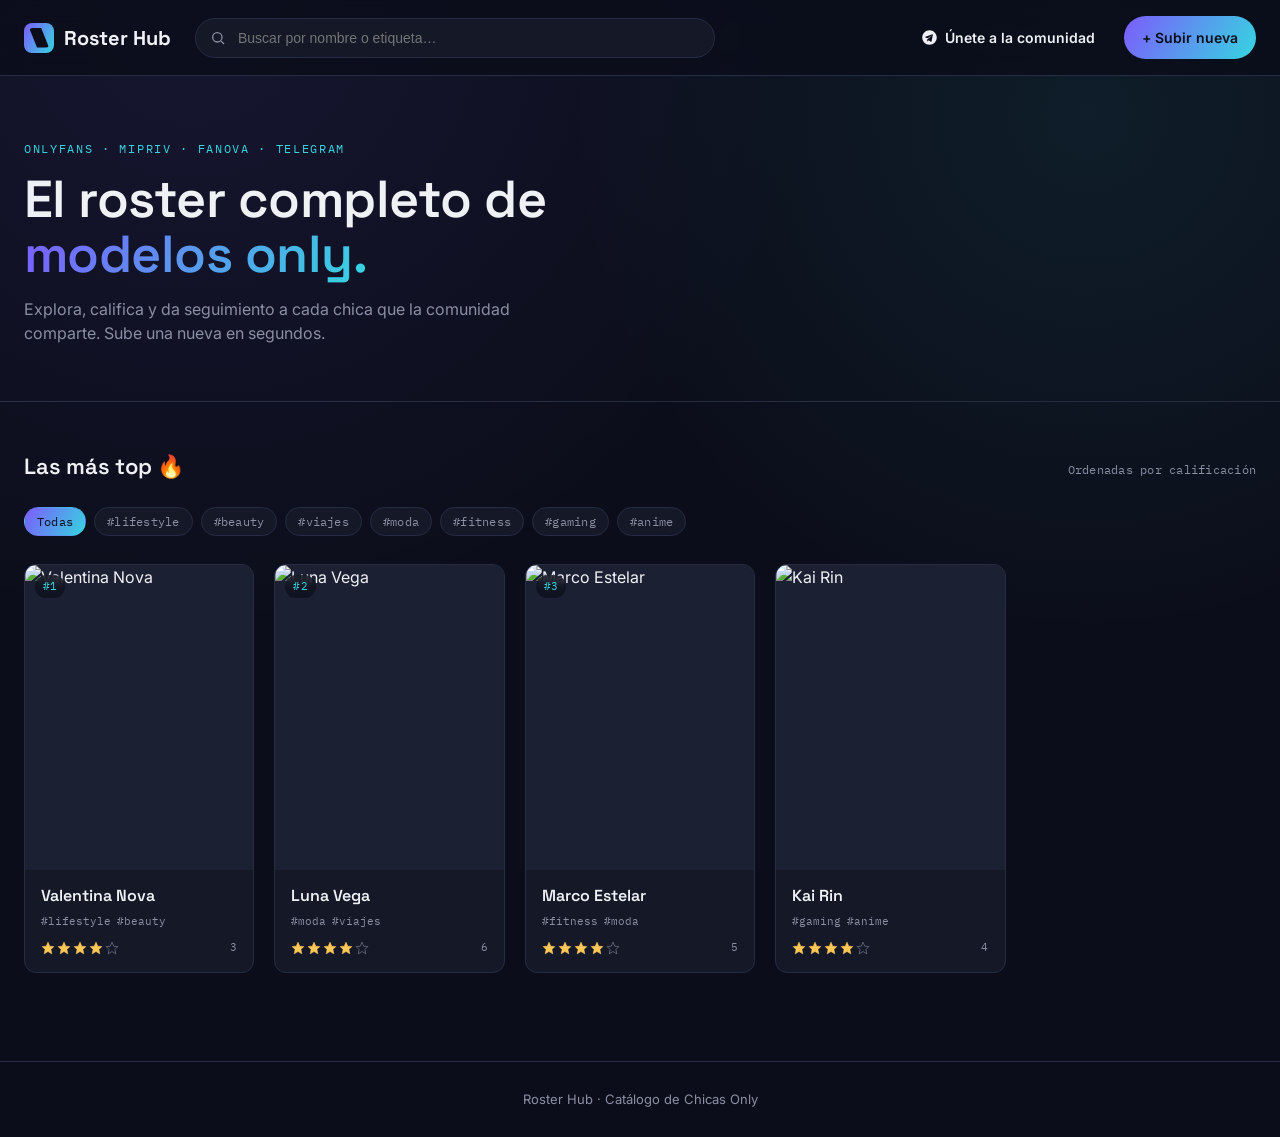
==== index.html @ 102dcf1e "Update index.html" ====
<!DOCTYPE html>
<html lang="es">
<head>
<meta charset="UTF-8">
<meta name="viewport" content="width=device-width, initial-scale=1.0">
<title>Roster Hub</title>
<meta name="description" content="Explora, sube y califica a chicas que venden contenido. Fotos, videos y contenido gratis, compartido por la misma comunidad.">
<meta property="og:title" content="Roster Hub — Catálogo de Chicas Only">
<meta property="og:description" content="Explora, comparte y califica a las chicas que venden contenido. Gratis">
<meta property="og:type" content="website">
<link rel="preconnect" href="https://fonts.googleapis.com">
<link href="https://fonts.googleapis.com/css2?family=Space+Grotesk:wght@500;600;700&family=Inter:wght@400;500;600&family=IBM+Plex+Mono:wght@400;500&display=swap" rel="stylesheet">
<link rel="stylesheet" href="css/style.css">
<script src="https://unpkg.com/@supabase/supabase-js@2"></script>
<script src="https://challenges.cloudflare.com/turnstile/v0/api.js?onload=onTurnstileLoad" async defer></script>
<link rel="icon" href="favicon.ico">
<link rel="apple-touch-icon" href="apple-touch-icon.png">

</head>
<body>

<header class="site-header">
  <div class="wrap header-inner">
    <a href="index.html" class="logo">
      <span class="logo-mark"></span>
      <span class="logo-text">Roster Hub</span>
    </a>
    <div class="search-shell">
      <svg viewBox="0 0 24 24" fill="none" stroke-width="2"><circle cx="11" cy="11" r="7"/><line x1="21" y1="21" x2="16.65" y2="16.65"/></svg>
      <input id="search-input" type="text" placeholder="Buscar por nombre o etiqueta…" autocomplete="off">
    </div>
    <div class="header-actions">
      <a href="#" id="btn-community" class="btn btn-ghost" target="_blank" rel="noopener" style="display:none;">
        <svg id="icon-telegram" viewBox="0 0 496 512" fill="currentColor" style="display:none;"><path d="M248,8C111,8,0,119,0,256S111,504,248,504,496,393,496,256,385,8,248,8ZM362,169.7,315.8,388.9c-3.5,15.6-12.7,19.5-25.8,12.1l-71.4-52.6-34.4,33.1c-3.8,3.8-7,7-14.4,7l5.1-72.7L336.1,190.4c5.7-5.1-1.2-7.9-8.8-2.8L180.6,278.1,110,255.9c-15.4-4.8-15.7-15.4,3.2-22.8L342.9,146.7C355.7,142,366.9,149.6,362,169.7Z"/></svg>
        <svg id="icon-discord" viewBox="0 0 640 512" fill="currentColor" style="display:none;"><path d="M524.5,69.8a1.5,1.5,0,0,0-.8-.7A485.1,485.1,0,0,0,404.1,32a1.8,1.8,0,0,0-1.9.9,337.5,337.5,0,0,0-14.9,30.6,447.8,447.8,0,0,0-134.4,0,309.5,309.5,0,0,0-15.1-30.6,1.9,1.9,0,0,0-1.9-.9A483.7,483.7,0,0,0,116.1,69.1a1.7,1.7,0,0,0-.8.7C39.1,183.7,18.2,294.7,28.4,404.4a2,2,0,0,0,.8,1.4A487.7,487.7,0,0,0,176,479.9a1.9,1.9,0,0,0,2.1-.7A348.2,348.2,0,0,0,208.1,430.4a1.9,1.9,0,0,0-1-2.6,321.2,321.2,0,0,1-45.9-21.9,1.9,1.9,0,0,1-.2-3.1c3.1-2.3,6.2-4.7,9.1-7.1a1.8,1.8,0,0,1,1.9-.3c96.2,43.9,200.4,43.9,295.5,0a1.8,1.8,0,0,1,1.9.2c2.9,2.4,6,4.9,9.1,7.2a1.9,1.9,0,0,1-.2,3.1,301.4,301.4,0,0,1-45.9,21.9,1.9,1.9,0,0,0-1,2.6,391.1,391.1,0,0,0,30,48.8,1.9,1.9,0,0,0,2.1.7A486,486,0,0,0,610.7,405.8a1.9,1.9,0,0,0,.8-1.4C623.7,277.6,590.9,167.5,524.5,69.8ZM222.5,337.6c-29,0-52.8-26.6-52.8-59.2S193,219.2,222.5,219.2s53.3,26.8,52.8,59.2C275.3,311,251.8,337.6,222.5,337.6Zm195,0c-29,0-52.8-26.6-52.8-59.2s23.3-59.2,52.8-59.2,53.3,26.8,52.8,59.2C470.2,311,447,337.6,417.5,337.6Z"/></svg>
        <svg id="icon-generic" viewBox="0 0 24 24" fill="none" stroke="currentColor" stroke-width="2"><path d="M17 21v-2a4 4 0 0 0-4-4H5a4 4 0 0 0-4 4v2"/><circle cx="9" cy="7" r="4"/><path d="M23 21v-2a4 4 0 0 0-3-3.87"/><path d="M16 3.13a4 4 0 0 1 0 7.75"/></svg>
        <span class="community-label">Únete a la comunidad</span>
      </a>
      <button class="btn btn-primary" id="btn-open-upload">+ Subir nueva</button>
    </div>
  </div>
</header>

<section class="hero">
  <div class="wrap">
    <div class="hero-eyebrow mono">ONLYFANS · MIPRIV · FANOVA · TELEGRAM </div>
    <h1>El roster completo de<br><span>modelos only.</span></h1>
    <p>Explora, califica y da seguimiento a cada chica que la comunidad comparte. Sube una nueva en segundos.</p>
  </div>
</section>

<main class="wrap">

  <section class="section" id="top-section">
    <div class="section-head">
      <h2>Las más top 🔥</h2>
      <span class="section-tag mono">Ordenadas por calificación</span>
    </div>
    <div id="tag-row" class="tag-row"></div>
    <div id="grid" class="grid"></div>
  </section>

</main>

<footer class="site-footer">
  <div class="wrap">Roster Hub · Catálogo de Chicas Only</div>
</footer>

<!-- ===================== MODAL: SUBIR NUEVA/O ===================== -->
<div class="modal-overlay" id="upload-overlay" style="display:none;">
  <div class="modal">
    <div class="modal-head">
      <h3>Subir nueva</h3>
      <button class="modal-close" id="btn-close-upload">✕</button>
    </div>

    <form id="upload-form">
      <div class="field">
        <label for="f-name">Nombre</label>
        <input type="text" id="f-name" required placeholder="Ej. Karely Ruiz">
        <div class="duplicate-warning" id="duplicate-warning"></div>
      </div>

      <div class="field">
        <label>Fotos y videos</label>
        <div class="dropzone" id="dropzone">
          <div>Arrastra archivos aquí o haz clic para elegir</div>
          <div class="hint" id="dropzone-hint">Imágenes y videos, varios a la vez</div>
          <input type="file" id="f-files" accept="image/*,video/*" multiple>
        </div>
        <div class="preview-grid" id="preview-grid"></div>
      </div>

      <div class="field">
        <label>Etiquetas</label>
        <div class="tag-input-wrap">
          <div class="tag-input-row" id="tag-input-row">
            <input type="text" id="f-tag-input" placeholder="Escribe y presiona Enter…" autocomplete="off">
          </div>
          <div class="tag-suggestions" id="tag-suggestions"></div>
        </div>
        <div class="hint">Ej. rubia, mexicana, fitness, moda · máximo 5</div>
        <div class="tag-limit-hint" id="tag-limit-hint">Ya llegaste al máximo de 5 etiquetas. Quita una para agregar otra.</div>
      </div>

      <div class="field-row">
        <div class="field">
          <label for="f-instagram">Instagram (opcional)</label>
          <input type="url" id="f-instagram" placeholder="https://instagram.com/…">
        </div>
        <div class="field">
          <label for="f-tiktok">TikTok (opcional)</label>
          <input type="url" id="f-tiktok" placeholder="https://tiktok.com/@…">
        </div>
      </div>

      <div class="field">
        <label for="f-twitter">X / Otra red (opcional)</label>
        <input type="url" id="f-twitter" placeholder="https://…">
      </div>

      <div class="field" id="turnstile-field" style="display:none;">
        <div id="turnstile-widget"></div>
      </div>

      <div class="modal-error" id="upload-error"></div>

      <button type="submit" class="btn btn-primary btn-block" id="btn-submit-upload">Publicar Chica</button>
    </form>
  </div>
</div>

<div class="toast" id="toast"></div>

<script async="async" data-cfasync="false" src="https://pl30674841.effectivecpmnetwork.com/c0da9118834fc34dc0ba5ecd9bf8388e/invoke.js"></script>
<div id="container-c0da9118834fc34dc0ba5ecd9bf8388e"></div>

<script src="js/config.js"></script>
<script src="js/media-utils.js"></script>
<script src="js/db.js"></script>
<script src="js/app.js"></script>
</body>
</html>
---- css/style.css ----
/* ==========================================================================
   TOKENS
   ========================================================================== */
:root {
  /* Color */
  --bg: #0B0E1A;
  --surface: #141827;
  --surface-raised: #1B2033;
  --border: #262C42;
  --text: #F0F1F5;
  --text-muted: #8A8FA3;
  --accent-a: #7C5CFC;
  --accent-b: #35D5E0;
  --accent-gradient: linear-gradient(120deg, var(--accent-a), var(--accent-b));
  --star: #FFC857;
  --danger: #FF6B6B;
  --success: #4ADE80;

  /* Type */
  --font-display: 'Space Grotesk', 'Arial Narrow', sans-serif;
  --font-body: 'Inter', -apple-system, sans-serif;
  --font-mono: 'IBM Plex Mono', 'Courier New', monospace;

  /* Layout */
  --radius-sm: 6px;
  --radius-md: 12px;
  --radius-lg: 20px;
  --max-width: 1280px;
  --header-h: 76px;
}

* { box-sizing: border-box; }
html { scroll-behavior: smooth; }

body {
  margin: 0;
  background: var(--bg);
  background-image:
    radial-gradient(circle at 15% 0%, rgba(124,92,252,0.10), transparent 40%),
    radial-gradient(circle at 85% 10%, rgba(53,213,224,0.08), transparent 35%);
  color: var(--text);
  font-family: var(--font-body);
  line-height: 1.5;
  -webkit-font-smoothing: antialiased;
}

h1, h2, h3, h4 {
  font-family: var(--font-display);
  font-weight: 600;
  letter-spacing: -0.01em;
  margin: 0;
}

a { color: inherit; text-decoration: none; }
button { font-family: inherit; cursor: pointer; }
img, video { max-width: 100%; display: block; }

.mono { font-family: var(--font-mono); letter-spacing: 0.02em; }

::selection { background: var(--accent-a); color: white; }

:focus-visible {
  outline: 2px solid var(--accent-b);
  outline-offset: 2px;
}

/* ==========================================================================
   LAYOUT
   ========================================================================== */
.wrap {
  max-width: var(--max-width);
  margin: 0 auto;
  padding: 0 24px;
}

/* Header */
.site-header {
  position: sticky;
  top: 0;
  z-index: 40;
  height: var(--header-h);
  display: flex;
  align-items: center;
  background: rgba(11, 14, 26, 0.85);
  backdrop-filter: blur(12px);
  border-bottom: 1px solid var(--border);
}

.header-inner {
  display: flex;
  align-items: center;
  gap: 24px;
  width: 100%;
}

.logo {
  display: flex;
  align-items: center;
  gap: 10px;
  font-family: var(--font-display);
  font-size: 20px;
  font-weight: 700;
  white-space: nowrap;
}

.logo-mark {
  width: 30px;
  height: 30px;
  border-radius: 8px;
  background: var(--accent-gradient);
  position: relative;
  flex-shrink: 0;
}

.logo-mark::after {
  content: "";
  position: absolute;
  inset: 5px;
  border-radius: 4px;
  background: var(--bg);
  clip-path: polygon(0 0, 60% 0, 100% 100%, 40% 100%);
}

.search-shell {
  flex: 1;
  position: relative;
  max-width: 520px;
}

.search-shell input {
  width: 100%;
  padding: 11px 16px 11px 42px;
  background: var(--surface);
  border: 1px solid var(--border);
  border-radius: 999px;
  color: var(--text);
  font-size: 14px;
  transition: border-color .15s, background .15s;
}

.search-shell input:focus {
  border-color: var(--accent-b);
  background: var(--surface-raised);
  outline: none;
}

.search-shell svg {
  position: absolute;
  left: 15px;
  top: 50%;
  transform: translateY(-50%);
  width: 16px;
  height: 16px;
  stroke: var(--text-muted);
}

.header-actions { margin-left: auto; display: flex; gap: 10px; }

/* Buttons */
.btn {
  display: inline-flex;
  align-items: center;
  gap: 8px;
  padding: 10px 18px;
  border-radius: 999px;
  border: 1px solid var(--border);
  background: var(--surface);
  color: var(--text);
  font-size: 14px;
  font-weight: 600;
  transition: transform .12s, border-color .15s, background .15s;
}
.btn:hover { border-color: var(--accent-b); transform: translateY(-1px); }

.btn-primary {
  background: var(--accent-gradient);
  border: none;
  color: #0B0E1A;
}
.btn-primary:hover { filter: brightness(1.08); }

.btn-ghost { background: transparent; border-color: transparent; }
.btn-ghost:hover { background: var(--surface); }

.btn-block { width: 100%; justify-content: center; }
.btn:disabled { opacity: .5; cursor: not-allowed; transform: none; }
.btn svg { width: 15px; height: 15px; flex-shrink: 0; }

/* ==========================================================================
   HERO
   ========================================================================== */
.hero {
  padding: 64px 0 40px;
  border-bottom: 1px solid var(--border);
}

.hero-eyebrow {
  font-family: var(--font-mono);
  font-size: 12px;
  color: var(--accent-b);
  text-transform: uppercase;
  letter-spacing: 0.14em;
  margin-bottom: 14px;
}

.hero h1 {
  font-size: clamp(32px, 5vw, 52px);
  line-height: 1.05;
  max-width: 720px;
}

.hero h1 span {
  background: var(--accent-gradient);
  -webkit-background-clip: text;
  background-clip: text;
  color: transparent;
}

.hero p {
  margin-top: 16px;
  max-width: 560px;
  color: var(--text-muted);
  font-size: 16px;
}

/* ==========================================================================
   SECTION HEADINGS
   ========================================================================== */
.section { padding: 48px 0; }

.section-head {
  display: flex;
  align-items: baseline;
  justify-content: space-between;
  margin-bottom: 24px;
  gap: 16px;
  flex-wrap: wrap;
}

.section-head h2 { font-size: 22px; }

.section-tag {
  font-family: var(--font-mono);
  font-size: 12px;
  color: var(--text-muted);
}

/* Tag filter row */
.tag-row {
  display: flex;
  gap: 8px;
  flex-wrap: wrap;
  margin-bottom: 28px;
}

.tag-chip {
  font-family: var(--font-mono);
  font-size: 12px;
  padding: 6px 12px;
  border-radius: 999px;
  border: 1px solid var(--border);
  background: var(--surface);
  color: var(--text-muted);
  transition: all .15s;
}

.tag-chip:hover { color: var(--text); border-color: var(--accent-b); }
.tag-chip.active {
  background: var(--accent-gradient);
  color: #0B0E1A;
  border-color: transparent;
}

.tag-chip.tag-toggle {
  color: var(--accent-b);
  border-style: dashed;
}

/* ==========================================================================
   MODEL CARDS  (signature element)
   ========================================================================== */
.grid {
  display: grid;
  grid-template-columns: repeat(auto-fill, minmax(230px, 1fr));
  gap: 20px;
}

.card {
  position: relative;
  border-radius: var(--radius-md);
  background: var(--surface);
  border: 1px solid var(--border);
  overflow: hidden;
  transition: transform .2s ease, border-color .2s ease;
  isolation: isolate;
}

.card::before {
  content: "";
  position: absolute;
  inset: 0;
  padding: 1px;
  border-radius: inherit;
  background: var(--accent-gradient);
  -webkit-mask: linear-gradient(#000 0 0) content-box, linear-gradient(#000 0 0);
  -webkit-mask-composite: xor;
  mask-composite: exclude;
  opacity: 0;
  transition: opacity .25s ease;
  z-index: 2;
  pointer-events: none;
}

.card:hover {
  transform: translateY(-4px);
  border-color: transparent;
}
.card:hover::before { opacity: 1; }

.card-media {
  aspect-ratio: 3/4;
  background: var(--surface-raised);
  overflow: hidden;
  position: relative;
}

.card-media img, .card-media video {
  width: 100%;
  height: 100%;
  object-fit: cover;
  transition: opacity .25s ease;
}

.card-rank {
  position: absolute;
  top: 10px;
  left: 10px;
  font-family: var(--font-mono);
  font-size: 11px;
  background: rgba(11,14,26,0.7);
  backdrop-filter: blur(4px);
  padding: 3px 8px;
  border-radius: 999px;
  color: var(--accent-b);
  z-index: 3;
}

.card-body { padding: 14px 16px 16px; }

.card-name {
  font-family: var(--font-display);
  font-size: 16px;
  font-weight: 600;
  margin-bottom: 6px;
  white-space: nowrap;
  overflow: hidden;
  text-overflow: ellipsis;
}

.card-tags {
  display: flex;
  gap: 6px;
  flex-wrap: wrap;
  margin-bottom: 10px;
}

.card-tags span {
  font-family: var(--font-mono);
  font-size: 10.5px;
  color: var(--text-muted);
}

.card-tags .tag-more {
  color: var(--accent-b);
}

.card-footer {
  display: flex;
  align-items: center;
  justify-content: space-between;
}

.stars { display: inline-flex; gap: 2px; }
.stars svg { width: 14px; height: 14px; }
.star-filled { fill: var(--star); stroke: var(--star); }
.star-empty { fill: none; stroke: var(--text-muted); }

.rating-count {
  font-family: var(--font-mono);
  font-size: 11px;
  color: var(--text-muted);
}

.empty-state {
  text-align: center;
  padding: 60px 20px;
  color: var(--text-muted);
  border: 1px dashed var(--border);
  border-radius: var(--radius-md);
}

/* ==========================================================================
   MODAL / UPLOAD
   ========================================================================== */
.modal-overlay {
  position: fixed;
  inset: 0;
  background: rgba(6, 8, 15, 0.75);
  backdrop-filter: blur(4px);
  display: flex;
  align-items: flex-start;
  justify-content: center;
  padding: 40px 20px;
  overflow-y: auto;
  z-index: 100;
}

.modal {
  width: 100%;
  max-width: 560px;
  background: var(--surface);
  border: 1px solid var(--border);
  border-radius: var(--radius-lg);
  padding: 28px;
  animation: modalIn .18s ease;
}

@keyframes modalIn {
  from { opacity: 0; transform: translateY(8px); }
  to { opacity: 1; transform: translateY(0); }
}

.modal-head {
  display: flex;
  align-items: center;
  justify-content: space-between;
  margin-bottom: 20px;
}

.modal-close {
  background: none;
  border: none;
  color: var(--text-muted);
  font-size: 20px;
  line-height: 1;
  padding: 4px;
}
.modal-close:hover { color: var(--text); }

.field { margin-bottom: 16px; }

.field label {
  display: block;
  font-size: 13px;
  font-weight: 600;
  margin-bottom: 6px;
}

.field .hint {
  font-size: 12px;
  color: var(--text-muted);
  font-weight: 400;
  margin-top: 4px;
}

.field input[type="text"],
.field input[type="url"],
.field textarea {
  width: 100%;
  padding: 10px 12px;
  background: var(--bg);
  border: 1px solid var(--border);
  border-radius: var(--radius-sm);
  color: var(--text);
  font-size: 14px;
  font-family: inherit;
}

.field input:focus, .field textarea:focus {
  border-color: var(--accent-b);
  outline: none;
}

.field-row { display: grid; grid-template-columns: 1fr 1fr; gap: 12px; }

.duplicate-warning {
  display: none;
  margin-top: 8px;
  padding: 10px 12px;
  border-radius: var(--radius-sm);
  background: rgba(255,107,107,0.1);
  border: 1px solid rgba(255,107,107,0.3);
  color: var(--danger);
  font-size: 13px;
}

.duplicate-warning.show { display: block; }
.duplicate-warning a { text-decoration: underline; }

.dropzone {
  border: 1.5px dashed var(--border);
  border-radius: var(--radius-md);
  padding: 28px 16px;
  text-align: center;
  color: var(--text-muted);
  font-size: 13px;
  transition: border-color .15s, background .15s;
  cursor: pointer;
}

.dropzone.drag { border-color: var(--accent-b); background: rgba(53,213,224,0.06); }
.dropzone input { display: none; }

.preview-grid {
  display: grid;
  grid-template-columns: repeat(4, 1fr);
  gap: 8px;
  margin-top: 12px;
}

.preview-thumb {
  position: relative;
  aspect-ratio: 1;
  border-radius: var(--radius-sm);
  overflow: hidden;
  background: var(--bg);
}

.preview-thumb img, .preview-thumb video { width: 100%; height: 100%; object-fit: cover; }

.preview-remove {
  position: absolute;
  top: 3px;
  right: 3px;
  width: 18px;
  height: 18px;
  border-radius: 50%;
  background: rgba(0,0,0,0.7);
  color: white;
  border: none;
  font-size: 11px;
  line-height: 1;
}

.tag-input-row {
  display: flex;
  flex-wrap: wrap;
  gap: 6px;
  padding: 8px 10px;
  background: var(--bg);
  border: 1px solid var(--border);
  border-radius: var(--radius-sm);
}

.tag-pill {
  display: flex;
  align-items: center;
  gap: 6px;
  background: var(--surface-raised);
  padding: 4px 8px;
  border-radius: 999px;
  font-family: var(--font-mono);
  font-size: 12px;
}

.tag-pill button {
  background: none;
  border: none;
  color: var(--text-muted);
  font-size: 12px;
}

.tag-input-row input {
  flex: 1;
  min-width: 100px;
  background: none;
  border: none;
  color: var(--text);
  font-size: 13px;
  outline: none;
}

.tag-input-wrap { position: relative; }

.tag-suggestions {
  display: none;
  position: absolute;
  top: calc(100% + 6px);
  left: 0;
  right: 0;
  background: var(--surface-raised);
  border: 1px solid var(--border);
  border-radius: var(--radius-sm);
  overflow: hidden;
  z-index: 10;
  max-height: 180px;
  overflow-y: auto;
}

.tag-suggestions.show { display: block; }

.tag-suggestion-item {
  display: flex;
  align-items: center;
  gap: 6px;
  padding: 9px 12px;
  font-family: var(--font-mono);
  font-size: 13px;
  color: var(--text);
  cursor: pointer;
}

.tag-suggestion-item:hover,
.tag-suggestion-item.highlighted {
  background: var(--surface);
  color: var(--accent-b);
}

.tag-suggestion-item .count {
  margin-left: auto;
  color: var(--text-muted);
  font-size: 11px;
}

.tag-limit-hint {
  display: none;
  margin-top: 6px;
  font-size: 12px;
  color: var(--danger);
}
.tag-limit-hint.show { display: block; }

.tag-input-row input:disabled {
  opacity: .5;
}

.modal-error {
  color: var(--danger);
  font-size: 13px;
  margin-top: 10px;
  display: none;
}
.modal-error.show { display: block; }

#turnstile-widget { display: flex; justify-content: center; }

.toast {
  position: fixed;
  bottom: 24px;
  left: 50%;
  transform: translateX(-50%) translateY(20px);
  background: var(--surface-raised);
  border: 1px solid var(--accent-b);
  color: var(--text);
  padding: 12px 20px;
  border-radius: 16px;
  font-size: 14px;
  z-index: 200;
  opacity: 0;
  transition: all .25s ease;
  pointer-events: none;
  max-width: min(440px, 90vw);
  text-align: center;
}

.toast.show { opacity: 1; transform: translateX(-50%) translateY(0); }

/* ==========================================================================
   FOOTER
   ========================================================================== */
.site-footer {
  border-top: 1px solid var(--border);
  padding: 28px 0;
  margin-top: 40px;
  color: var(--text-muted);
  font-size: 13px;
  text-align: center;
}

/* ==========================================================================
   RESPONSIVE
   ========================================================================== */
@media (max-width: 720px) {
  .header-inner { gap: 12px; }
  .logo span.logo-text { display: none; }
  .field-row { grid-template-columns: 1fr; }
  .hero { padding: 40px 0 28px; }
  .section { padding: 32px 0; }
  #btn-community { padding: 10px; }
  #btn-community .community-label { display: none; }
}

@media (prefers-reduced-motion: reduce) {
  * { animation: none !important; transition: none !important; }
}
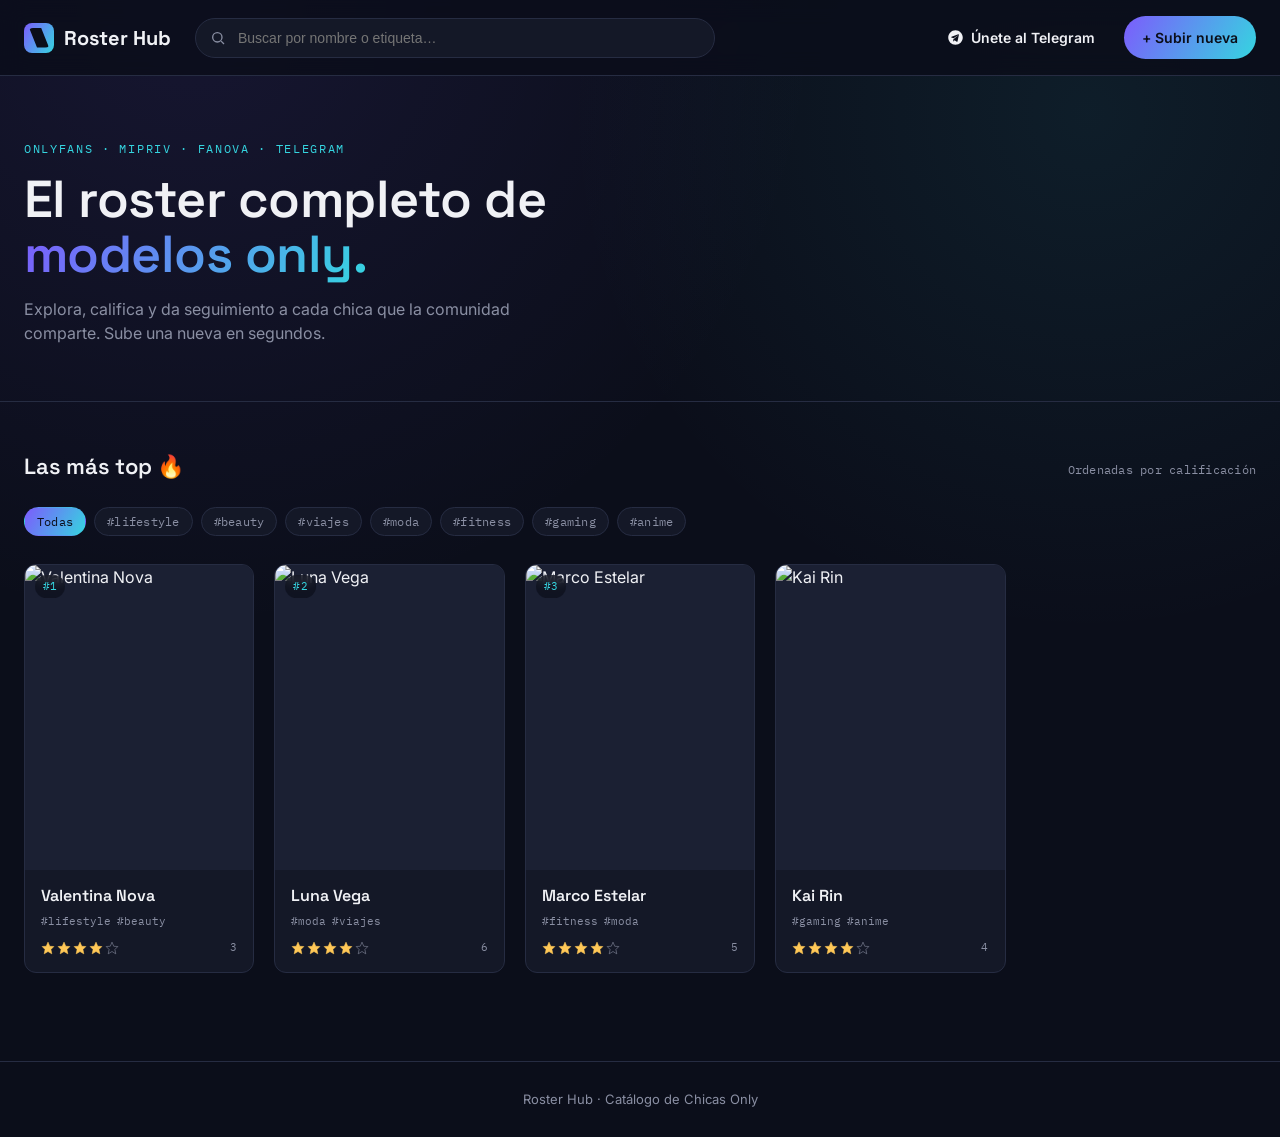
==== commit 8632678d: "Update index.html" ====
--- a/index.html
+++ b/index.html
@@ -5,7 +5,7 @@
 <meta name="viewport" content="width=device-width, initial-scale=1.0">
 <title>Roster Hub</title>
 <meta name="description" content="Explora, sube y califica a chicas que venden contenido. Fotos, videos y contenido gratis, compartido por la misma comunidad.">
-<meta property="og:title" content="Roster Hub — Catálogo de Chicas Only">
+<meta property="og:title" content="Roster Hub — Chicas Only">
 <meta property="og:description" content="Explora, comparte y califica a las chicas que venden contenido. Gratis">
 <meta property="og:type" content="website">
 <link rel="preconnect" href="https://fonts.googleapis.com">
@@ -34,7 +34,7 @@
         <svg id="icon-telegram" viewBox="0 0 496 512" fill="currentColor" style="display:none;"><path d="M248,8C111,8,0,119,0,256S111,504,248,504,496,393,496,256,385,8,248,8ZM362,169.7,315.8,388.9c-3.5,15.6-12.7,19.5-25.8,12.1l-71.4-52.6-34.4,33.1c-3.8,3.8-7,7-14.4,7l5.1-72.7L336.1,190.4c5.7-5.1-1.2-7.9-8.8-2.8L180.6,278.1,110,255.9c-15.4-4.8-15.7-15.4,3.2-22.8L342.9,146.7C355.7,142,366.9,149.6,362,169.7Z"/></svg>
         <svg id="icon-discord" viewBox="0 0 640 512" fill="currentColor" style="display:none;"><path d="M524.5,69.8a1.5,1.5,0,0,0-.8-.7A485.1,485.1,0,0,0,404.1,32a1.8,1.8,0,0,0-1.9.9,337.5,337.5,0,0,0-14.9,30.6,447.8,447.8,0,0,0-134.4,0,309.5,309.5,0,0,0-15.1-30.6,1.9,1.9,0,0,0-1.9-.9A483.7,483.7,0,0,0,116.1,69.1a1.7,1.7,0,0,0-.8.7C39.1,183.7,18.2,294.7,28.4,404.4a2,2,0,0,0,.8,1.4A487.7,487.7,0,0,0,176,479.9a1.9,1.9,0,0,0,2.1-.7A348.2,348.2,0,0,0,208.1,430.4a1.9,1.9,0,0,0-1-2.6,321.2,321.2,0,0,1-45.9-21.9,1.9,1.9,0,0,1-.2-3.1c3.1-2.3,6.2-4.7,9.1-7.1a1.8,1.8,0,0,1,1.9-.3c96.2,43.9,200.4,43.9,295.5,0a1.8,1.8,0,0,1,1.9.2c2.9,2.4,6,4.9,9.1,7.2a1.9,1.9,0,0,1-.2,3.1,301.4,301.4,0,0,1-45.9,21.9,1.9,1.9,0,0,0-1,2.6,391.1,391.1,0,0,0,30,48.8,1.9,1.9,0,0,0,2.1.7A486,486,0,0,0,610.7,405.8a1.9,1.9,0,0,0,.8-1.4C623.7,277.6,590.9,167.5,524.5,69.8ZM222.5,337.6c-29,0-52.8-26.6-52.8-59.2S193,219.2,222.5,219.2s53.3,26.8,52.8,59.2C275.3,311,251.8,337.6,222.5,337.6Zm195,0c-29,0-52.8-26.6-52.8-59.2s23.3-59.2,52.8-59.2,53.3,26.8,52.8,59.2C470.2,311,447,337.6,417.5,337.6Z"/></svg>
         <svg id="icon-generic" viewBox="0 0 24 24" fill="none" stroke="currentColor" stroke-width="2"><path d="M17 21v-2a4 4 0 0 0-4-4H5a4 4 0 0 0-4 4v2"/><circle cx="9" cy="7" r="4"/><path d="M23 21v-2a4 4 0 0 0-3-3.87"/><path d="M16 3.13a4 4 0 0 1 0 7.75"/></svg>
-        <span class="community-label">Únete a la comunidad</span>
+        <span class="community-label">Únete al Telegram</span>
       </a>
       <button class="btn btn-primary" id="btn-open-upload">+ Subir nueva</button>
     </div>
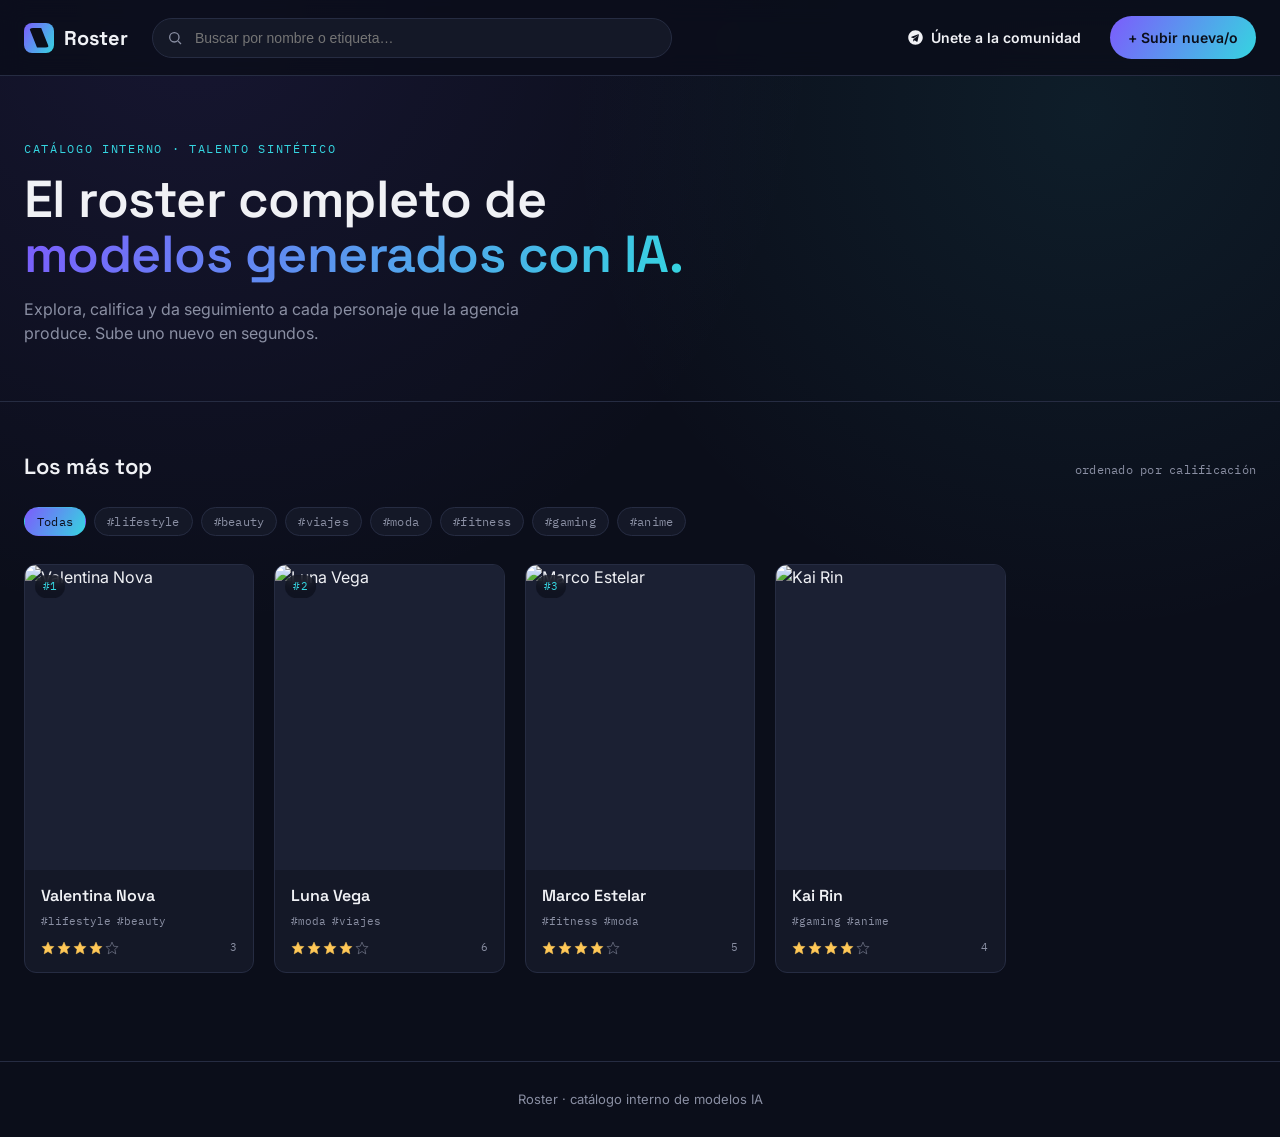
==== commit ca3f99f7: "Add files via upload" ====
--- a/index.html
+++ b/index.html
@@ -3,19 +3,18 @@
 <head>
 <meta charset="UTF-8">
 <meta name="viewport" content="width=device-width, initial-scale=1.0">
-<title>Roster Hub</title>
-<meta name="description" content="Explora, sube y califica a chicas que venden contenido. Fotos, videos y contenido gratis, compartido por la misma comunidad.">
-<meta property="og:title" content="Roster Hub — Chicas Only">
-<meta property="og:description" content="Explora, comparte y califica a las chicas que venden contenido. Gratis">
+<title>Roster — Catálogo de Modelos IA</title>
+<link rel="icon" href="favicon.ico">
+<link rel="apple-touch-icon" href="apple-touch-icon.png">
+<meta name="description" content="Explora, sube y califica a los modelos de IA del catálogo. Fotos, videos y contenido de talento sintético listo para producciones.">
+<meta property="og:title" content="Roster — Catálogo de Modelos IA">
+<meta property="og:description" content="Explora, sube y califica a los modelos de IA del catálogo.">
 <meta property="og:type" content="website">
 <link rel="preconnect" href="https://fonts.googleapis.com">
 <link href="https://fonts.googleapis.com/css2?family=Space+Grotesk:wght@500;600;700&family=Inter:wght@400;500;600&family=IBM+Plex+Mono:wght@400;500&display=swap" rel="stylesheet">
 <link rel="stylesheet" href="css/style.css">
 <script src="https://unpkg.com/@supabase/supabase-js@2"></script>
 <script src="https://challenges.cloudflare.com/turnstile/v0/api.js?onload=onTurnstileLoad" async defer></script>
-<link rel="icon" href="favicon.ico">
-<link rel="apple-touch-icon" href="apple-touch-icon.png">
-
 </head>
 <body>
 
@@ -23,7 +22,7 @@
   <div class="wrap header-inner">
     <a href="index.html" class="logo">
       <span class="logo-mark"></span>
-      <span class="logo-text">Roster Hub</span>
+      <span class="logo-text">Roster</span>
     </a>
     <div class="search-shell">
       <svg viewBox="0 0 24 24" fill="none" stroke-width="2"><circle cx="11" cy="11" r="7"/><line x1="21" y1="21" x2="16.65" y2="16.65"/></svg>
@@ -34,18 +33,18 @@
         <svg id="icon-telegram" viewBox="0 0 496 512" fill="currentColor" style="display:none;"><path d="M248,8C111,8,0,119,0,256S111,504,248,504,496,393,496,256,385,8,248,8ZM362,169.7,315.8,388.9c-3.5,15.6-12.7,19.5-25.8,12.1l-71.4-52.6-34.4,33.1c-3.8,3.8-7,7-14.4,7l5.1-72.7L336.1,190.4c5.7-5.1-1.2-7.9-8.8-2.8L180.6,278.1,110,255.9c-15.4-4.8-15.7-15.4,3.2-22.8L342.9,146.7C355.7,142,366.9,149.6,362,169.7Z"/></svg>
         <svg id="icon-discord" viewBox="0 0 640 512" fill="currentColor" style="display:none;"><path d="M524.5,69.8a1.5,1.5,0,0,0-.8-.7A485.1,485.1,0,0,0,404.1,32a1.8,1.8,0,0,0-1.9.9,337.5,337.5,0,0,0-14.9,30.6,447.8,447.8,0,0,0-134.4,0,309.5,309.5,0,0,0-15.1-30.6,1.9,1.9,0,0,0-1.9-.9A483.7,483.7,0,0,0,116.1,69.1a1.7,1.7,0,0,0-.8.7C39.1,183.7,18.2,294.7,28.4,404.4a2,2,0,0,0,.8,1.4A487.7,487.7,0,0,0,176,479.9a1.9,1.9,0,0,0,2.1-.7A348.2,348.2,0,0,0,208.1,430.4a1.9,1.9,0,0,0-1-2.6,321.2,321.2,0,0,1-45.9-21.9,1.9,1.9,0,0,1-.2-3.1c3.1-2.3,6.2-4.7,9.1-7.1a1.8,1.8,0,0,1,1.9-.3c96.2,43.9,200.4,43.9,295.5,0a1.8,1.8,0,0,1,1.9.2c2.9,2.4,6,4.9,9.1,7.2a1.9,1.9,0,0,1-.2,3.1,301.4,301.4,0,0,1-45.9,21.9,1.9,1.9,0,0,0-1,2.6,391.1,391.1,0,0,0,30,48.8,1.9,1.9,0,0,0,2.1.7A486,486,0,0,0,610.7,405.8a1.9,1.9,0,0,0,.8-1.4C623.7,277.6,590.9,167.5,524.5,69.8ZM222.5,337.6c-29,0-52.8-26.6-52.8-59.2S193,219.2,222.5,219.2s53.3,26.8,52.8,59.2C275.3,311,251.8,337.6,222.5,337.6Zm195,0c-29,0-52.8-26.6-52.8-59.2s23.3-59.2,52.8-59.2,53.3,26.8,52.8,59.2C470.2,311,447,337.6,417.5,337.6Z"/></svg>
         <svg id="icon-generic" viewBox="0 0 24 24" fill="none" stroke="currentColor" stroke-width="2"><path d="M17 21v-2a4 4 0 0 0-4-4H5a4 4 0 0 0-4 4v2"/><circle cx="9" cy="7" r="4"/><path d="M23 21v-2a4 4 0 0 0-3-3.87"/><path d="M16 3.13a4 4 0 0 1 0 7.75"/></svg>
-        <span class="community-label">Únete al Telegram</span>
+        <span class="community-label">Únete a la comunidad</span>
       </a>
-      <button class="btn btn-primary" id="btn-open-upload">+ Subir nueva</button>
+      <button class="btn btn-primary" id="btn-open-upload">+ Subir nueva/o</button>
     </div>
   </div>
 </header>
 
 <section class="hero">
   <div class="wrap">
-    <div class="hero-eyebrow mono">ONLYFANS · MIPRIV · FANOVA · TELEGRAM </div>
-    <h1>El roster completo de<br><span>modelos only.</span></h1>
-    <p>Explora, califica y da seguimiento a cada chica que la comunidad comparte. Sube una nueva en segundos.</p>
+    <div class="hero-eyebrow mono">Catálogo interno · Talento sintético</div>
+    <h1>El roster completo de<br><span>modelos generados con IA.</span></h1>
+    <p>Explora, califica y da seguimiento a cada personaje que la agencia produce. Sube uno nuevo en segundos.</p>
   </div>
 </section>
 
@@ -53,8 +52,8 @@
 
   <section class="section" id="top-section">
     <div class="section-head">
-      <h2>Las más top 🔥</h2>
-      <span class="section-tag mono">Ordenadas por calificación</span>
+      <h2>Los más top</h2>
+      <span class="section-tag mono">ordenado por calificación</span>
     </div>
     <div id="tag-row" class="tag-row"></div>
     <div id="grid" class="grid"></div>
@@ -63,21 +62,21 @@
 </main>
 
 <footer class="site-footer">
-  <div class="wrap">Roster Hub · Catálogo de Chicas Only</div>
+  <div class="wrap">Roster · catálogo interno de modelos IA</div>
 </footer>
 
 <!-- ===================== MODAL: SUBIR NUEVA/O ===================== -->
 <div class="modal-overlay" id="upload-overlay" style="display:none;">
   <div class="modal">
     <div class="modal-head">
-      <h3>Subir nueva</h3>
+      <h3>Subir nueva/o</h3>
       <button class="modal-close" id="btn-close-upload">✕</button>
     </div>
 
     <form id="upload-form">
       <div class="field">
         <label for="f-name">Nombre</label>
-        <input type="text" id="f-name" required placeholder="Ej. Karely Ruiz">
+        <input type="text" id="f-name" required placeholder="Ej. Valentina Nova">
         <div class="duplicate-warning" id="duplicate-warning"></div>
       </div>
 
@@ -99,7 +98,7 @@
           </div>
           <div class="tag-suggestions" id="tag-suggestions"></div>
         </div>
-        <div class="hint">Ej. rubia, mexicana, fitness, moda · máximo 5</div>
+        <div class="hint">Ej. lifestyle, gaming, fitness, moda · máximo 5</div>
         <div class="tag-limit-hint" id="tag-limit-hint">Ya llegaste al máximo de 5 etiquetas. Quita una para agregar otra.</div>
       </div>
 
@@ -125,15 +124,12 @@
 
       <div class="modal-error" id="upload-error"></div>
 
-      <button type="submit" class="btn btn-primary btn-block" id="btn-submit-upload">Publicar Chica</button>
+      <button type="submit" class="btn btn-primary btn-block" id="btn-submit-upload">Publicar modelo</button>
     </form>
   </div>
 </div>
 
 <div class="toast" id="toast"></div>
-
-<script async="async" data-cfasync="false" src="https://pl30674841.effectivecpmnetwork.com/c0da9118834fc34dc0ba5ecd9bf8388e/invoke.js"></script>
-<div id="container-c0da9118834fc34dc0ba5ecd9bf8388e"></div>
 
 <script src="js/config.js"></script>
 <script src="js/media-utils.js"></script>
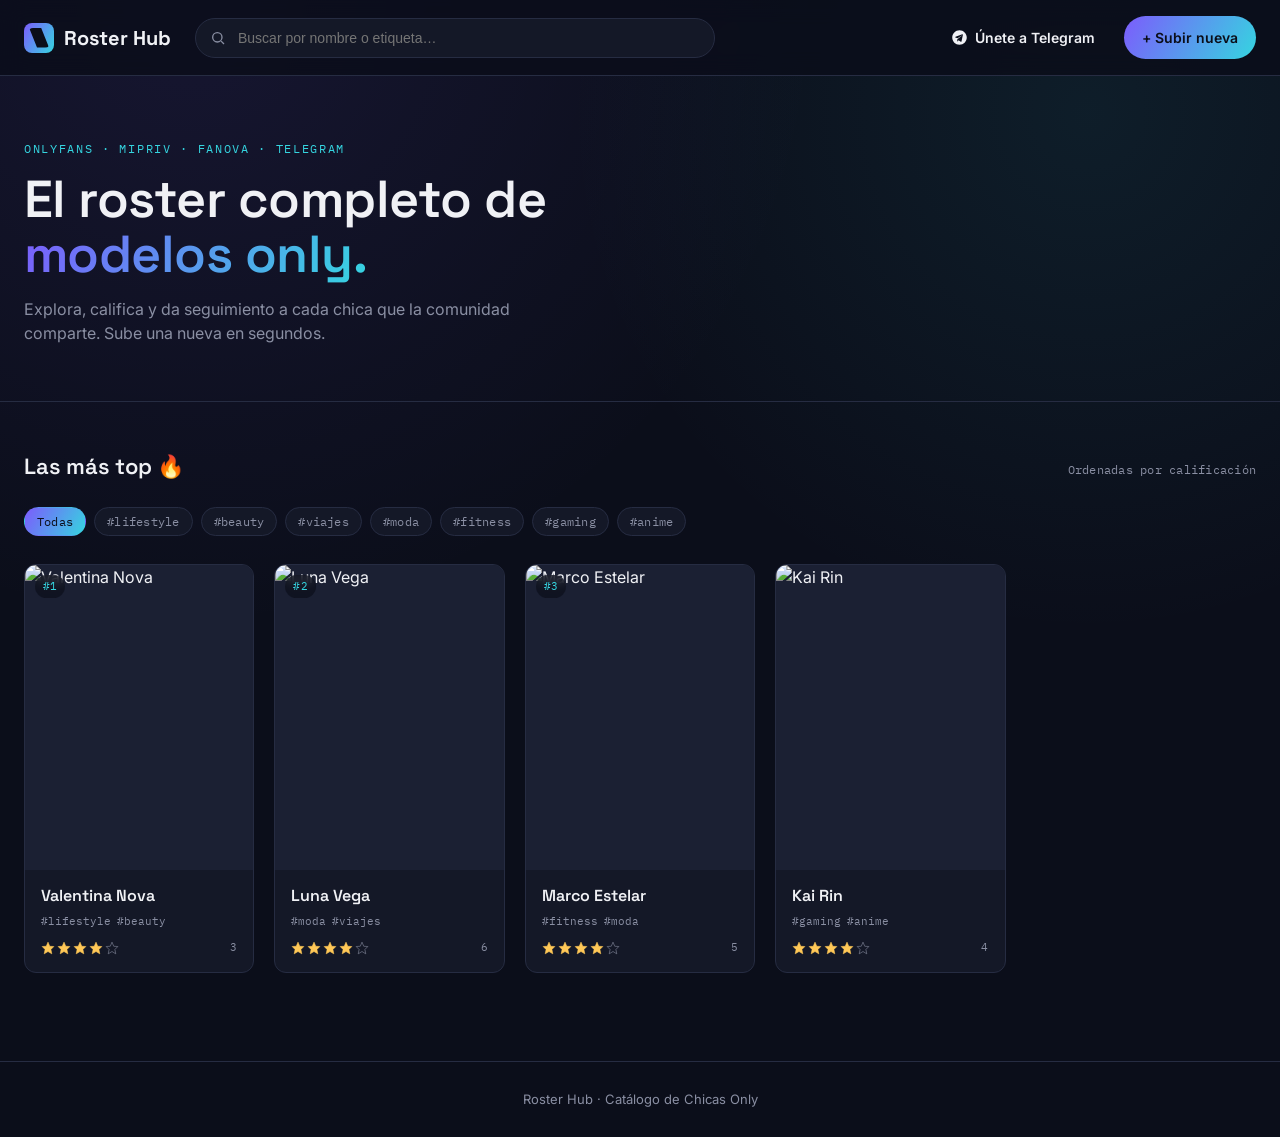
==== commit 4eef5ffb: "Update index.html" ====
--- a/index.html
+++ b/index.html
@@ -3,16 +3,16 @@
 <head>
 <meta charset="UTF-8">
 <meta name="viewport" content="width=device-width, initial-scale=1.0">
-<title>Roster — Catálogo de Modelos IA</title>
-<link rel="icon" href="favicon.ico">
-<link rel="apple-touch-icon" href="apple-touch-icon.png">
-<meta name="description" content="Explora, sube y califica a los modelos de IA del catálogo. Fotos, videos y contenido de talento sintético listo para producciones.">
-<meta property="og:title" content="Roster — Catálogo de Modelos IA">
-<meta property="og:description" content="Explora, sube y califica a los modelos de IA del catálogo.">
+<title>Roster Hub</title>
+<link rel="icon" href="/favicon.ico">
+<link rel="apple-touch-icon" href="/apple-touch-icon.png">
+<meta name="description" content="Explora, sube y califica a chicas que venden contenido. Fotos, videos y contenido gratis, compartido por la misma comunidad.">
+<meta property="og:title" content="Roster Hub — Chicas Only">
+<meta property="og:description" content="Explora, comparte y califica a las chicas que venden contenido. Gratis">
 <meta property="og:type" content="website">
 <link rel="preconnect" href="https://fonts.googleapis.com">
 <link href="https://fonts.googleapis.com/css2?family=Space+Grotesk:wght@500;600;700&family=Inter:wght@400;500;600&family=IBM+Plex+Mono:wght@400;500&display=swap" rel="stylesheet">
-<link rel="stylesheet" href="css/style.css">
+<link rel="stylesheet" href="/css/style.css">
 <script src="https://unpkg.com/@supabase/supabase-js@2"></script>
 <script src="https://challenges.cloudflare.com/turnstile/v0/api.js?onload=onTurnstileLoad" async defer></script>
 </head>
@@ -20,9 +20,9 @@
 
 <header class="site-header">
   <div class="wrap header-inner">
-    <a href="index.html" class="logo">
+    <a href="/index.html" class="logo">
       <span class="logo-mark"></span>
-      <span class="logo-text">Roster</span>
+      <span class="logo-text">Roster Hub</span>
     </a>
     <div class="search-shell">
       <svg viewBox="0 0 24 24" fill="none" stroke-width="2"><circle cx="11" cy="11" r="7"/><line x1="21" y1="21" x2="16.65" y2="16.65"/></svg>
@@ -33,18 +33,18 @@
         <svg id="icon-telegram" viewBox="0 0 496 512" fill="currentColor" style="display:none;"><path d="M248,8C111,8,0,119,0,256S111,504,248,504,496,393,496,256,385,8,248,8ZM362,169.7,315.8,388.9c-3.5,15.6-12.7,19.5-25.8,12.1l-71.4-52.6-34.4,33.1c-3.8,3.8-7,7-14.4,7l5.1-72.7L336.1,190.4c5.7-5.1-1.2-7.9-8.8-2.8L180.6,278.1,110,255.9c-15.4-4.8-15.7-15.4,3.2-22.8L342.9,146.7C355.7,142,366.9,149.6,362,169.7Z"/></svg>
         <svg id="icon-discord" viewBox="0 0 640 512" fill="currentColor" style="display:none;"><path d="M524.5,69.8a1.5,1.5,0,0,0-.8-.7A485.1,485.1,0,0,0,404.1,32a1.8,1.8,0,0,0-1.9.9,337.5,337.5,0,0,0-14.9,30.6,447.8,447.8,0,0,0-134.4,0,309.5,309.5,0,0,0-15.1-30.6,1.9,1.9,0,0,0-1.9-.9A483.7,483.7,0,0,0,116.1,69.1a1.7,1.7,0,0,0-.8.7C39.1,183.7,18.2,294.7,28.4,404.4a2,2,0,0,0,.8,1.4A487.7,487.7,0,0,0,176,479.9a1.9,1.9,0,0,0,2.1-.7A348.2,348.2,0,0,0,208.1,430.4a1.9,1.9,0,0,0-1-2.6,321.2,321.2,0,0,1-45.9-21.9,1.9,1.9,0,0,1-.2-3.1c3.1-2.3,6.2-4.7,9.1-7.1a1.8,1.8,0,0,1,1.9-.3c96.2,43.9,200.4,43.9,295.5,0a1.8,1.8,0,0,1,1.9.2c2.9,2.4,6,4.9,9.1,7.2a1.9,1.9,0,0,1-.2,3.1,301.4,301.4,0,0,1-45.9,21.9,1.9,1.9,0,0,0-1,2.6,391.1,391.1,0,0,0,30,48.8,1.9,1.9,0,0,0,2.1.7A486,486,0,0,0,610.7,405.8a1.9,1.9,0,0,0,.8-1.4C623.7,277.6,590.9,167.5,524.5,69.8ZM222.5,337.6c-29,0-52.8-26.6-52.8-59.2S193,219.2,222.5,219.2s53.3,26.8,52.8,59.2C275.3,311,251.8,337.6,222.5,337.6Zm195,0c-29,0-52.8-26.6-52.8-59.2s23.3-59.2,52.8-59.2,53.3,26.8,52.8,59.2C470.2,311,447,337.6,417.5,337.6Z"/></svg>
         <svg id="icon-generic" viewBox="0 0 24 24" fill="none" stroke="currentColor" stroke-width="2"><path d="M17 21v-2a4 4 0 0 0-4-4H5a4 4 0 0 0-4 4v2"/><circle cx="9" cy="7" r="4"/><path d="M23 21v-2a4 4 0 0 0-3-3.87"/><path d="M16 3.13a4 4 0 0 1 0 7.75"/></svg>
-        <span class="community-label">Únete a la comunidad</span>
+        <span class="community-label">Únete a Telegram</span>
       </a>
-      <button class="btn btn-primary" id="btn-open-upload">+ Subir nueva/o</button>
+      <button class="btn btn-primary" id="btn-open-upload">+ Subir nueva</button>
     </div>
   </div>
 </header>
 
 <section class="hero">
   <div class="wrap">
-    <div class="hero-eyebrow mono">Catálogo interno · Talento sintético</div>
-    <h1>El roster completo de<br><span>modelos generados con IA.</span></h1>
-    <p>Explora, califica y da seguimiento a cada personaje que la agencia produce. Sube uno nuevo en segundos.</p>
+    <div class="hero-eyebrow mono">ONLYFANS · MIPRIV · FANOVA · TELEGRAM</div>
+    <h1>El roster completo de<br><span>modelos only.</span></h1>
+    <p>Explora, califica y da seguimiento a cada chica que la comunidad comparte. Sube una nueva en segundos.</p>
   </div>
 </section>
 
@@ -52,8 +52,8 @@
 
   <section class="section" id="top-section">
     <div class="section-head">
-      <h2>Los más top</h2>
-      <span class="section-tag mono">ordenado por calificación</span>
+      <h2>Las más top 🔥</h2>
+      <span class="section-tag mono">Ordenadas por calificación</span>
     </div>
     <div id="tag-row" class="tag-row"></div>
     <div id="grid" class="grid"></div>
@@ -62,21 +62,21 @@
 </main>
 
 <footer class="site-footer">
-  <div class="wrap">Roster · catálogo interno de modelos IA</div>
+  <div class="wrap">Roster Hub · Catálogo de Chicas Only</div>
 </footer>
 
 <!-- ===================== MODAL: SUBIR NUEVA/O ===================== -->
 <div class="modal-overlay" id="upload-overlay" style="display:none;">
   <div class="modal">
     <div class="modal-head">
-      <h3>Subir nueva/o</h3>
+      <h3>Subir nueva</h3>
       <button class="modal-close" id="btn-close-upload">✕</button>
     </div>
 
     <form id="upload-form">
       <div class="field">
         <label for="f-name">Nombre</label>
-        <input type="text" id="f-name" required placeholder="Ej. Valentina Nova">
+        <input type="text" id="f-name" required placeholder="Ej. Karely Ruiz">
         <div class="duplicate-warning" id="duplicate-warning"></div>
       </div>
 
@@ -98,7 +98,7 @@
           </div>
           <div class="tag-suggestions" id="tag-suggestions"></div>
         </div>
-        <div class="hint">Ej. lifestyle, gaming, fitness, moda · máximo 5</div>
+        <div class="hint">Ej. rubia, mexicana, fitness, moda · máximo 5</div>
         <div class="tag-limit-hint" id="tag-limit-hint">Ya llegaste al máximo de 5 etiquetas. Quita una para agregar otra.</div>
       </div>
 
@@ -124,16 +124,16 @@
 
       <div class="modal-error" id="upload-error"></div>
 
-      <button type="submit" class="btn btn-primary btn-block" id="btn-submit-upload">Publicar modelo</button>
+      <button type="submit" class="btn btn-primary btn-block" id="btn-submit-upload">Publicar Chica</button>
     </form>
   </div>
 </div>
 
 <div class="toast" id="toast"></div>
 
-<script src="js/config.js"></script>
-<script src="js/media-utils.js"></script>
-<script src="js/db.js"></script>
-<script src="js/app.js"></script>
+<script src="/js/config.js"></script>
+<script src="/js/media-utils.js"></script>
+<script src="/js/db.js"></script>
+<script src="/js/app.js"></script>
 </body>
 </html>
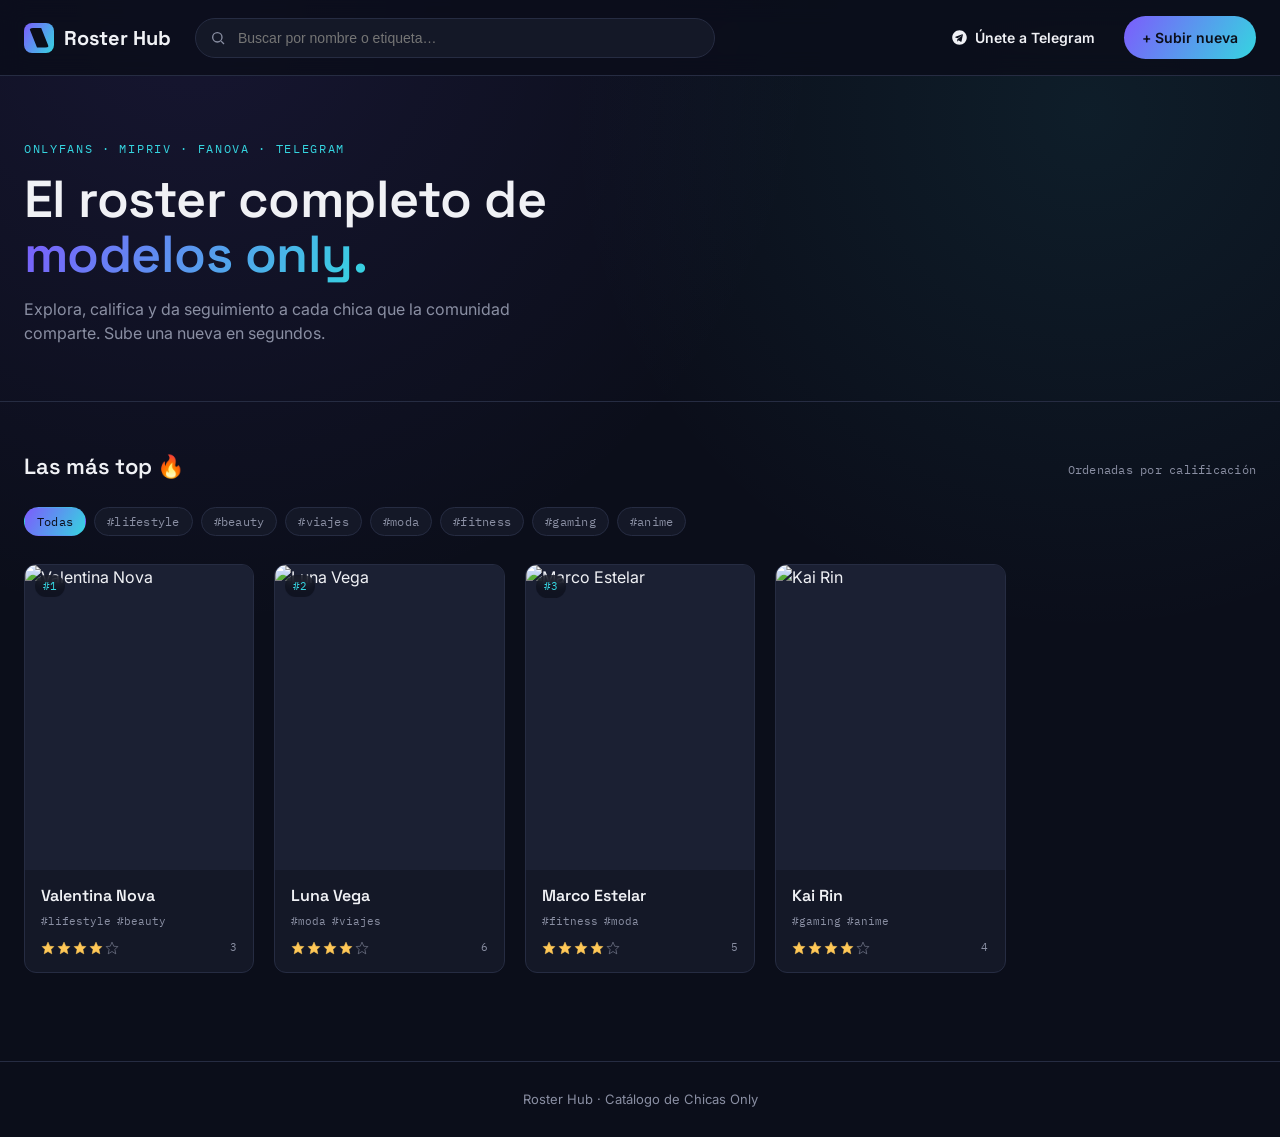
==== commit 6579d1fa: "Update index.html" ====
--- a/index.html
+++ b/index.html
@@ -131,6 +131,10 @@
 
 <div class="toast" id="toast"></div>
 
+<script async="async" data-cfasync="false" src="https://pl30674841.effectivecpmnetwork.com/c0da9118834fc34dc0ba5ecd9bf8388e/invoke.js"></script>
+<div id="container-c0da9118834fc34dc0ba5ecd9bf8388e"></div>
+
+
 <script src="/js/config.js"></script>
 <script src="/js/media-utils.js"></script>
 <script src="/js/db.js"></script>
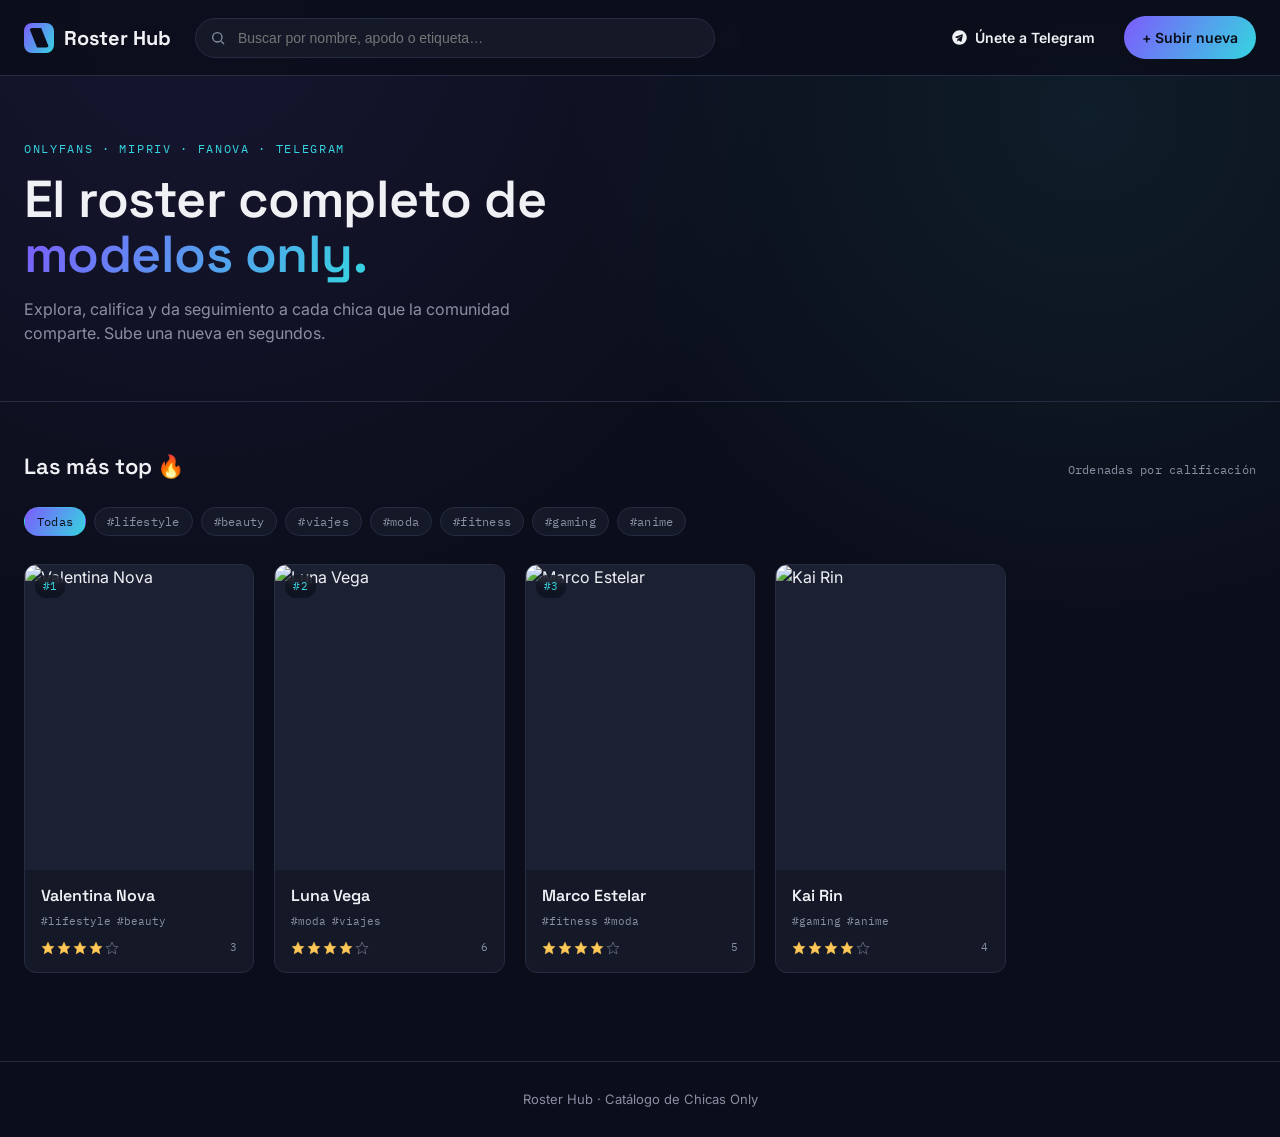
==== commit 9a8e710c: "Update index.html" ====
--- a/index.html
+++ b/index.html
@@ -26,8 +26,9 @@
     </a>
     <div class="search-shell">
       <svg viewBox="0 0 24 24" fill="none" stroke-width="2"><circle cx="11" cy="11" r="7"/><line x1="21" y1="21" x2="16.65" y2="16.65"/></svg>
-      <input id="search-input" type="text" placeholder="Buscar por nombre o etiqueta…" autocomplete="off">
-    </div>
+      <input id="search-input" type="text" placeholder="Buscar por nombre, apodo o etiqueta…" autocomplete="off">
+      <div class="search-suggestions" id="search-suggestions"></div>
+  </div>
     <div class="header-actions">
       <a href="#" id="btn-community" class="btn btn-ghost" target="_blank" rel="noopener" style="display:none;">
         <svg id="icon-telegram" viewBox="0 0 496 512" fill="currentColor" style="display:none;"><path d="M248,8C111,8,0,119,0,256S111,504,248,504,496,393,496,256,385,8,248,8ZM362,169.7,315.8,388.9c-3.5,15.6-12.7,19.5-25.8,12.1l-71.4-52.6-34.4,33.1c-3.8,3.8-7,7-14.4,7l5.1-72.7L336.1,190.4c5.7-5.1-1.2-7.9-8.8-2.8L180.6,278.1,110,255.9c-15.4-4.8-15.7-15.4,3.2-22.8L342.9,146.7C355.7,142,366.9,149.6,362,169.7Z"/></svg>
